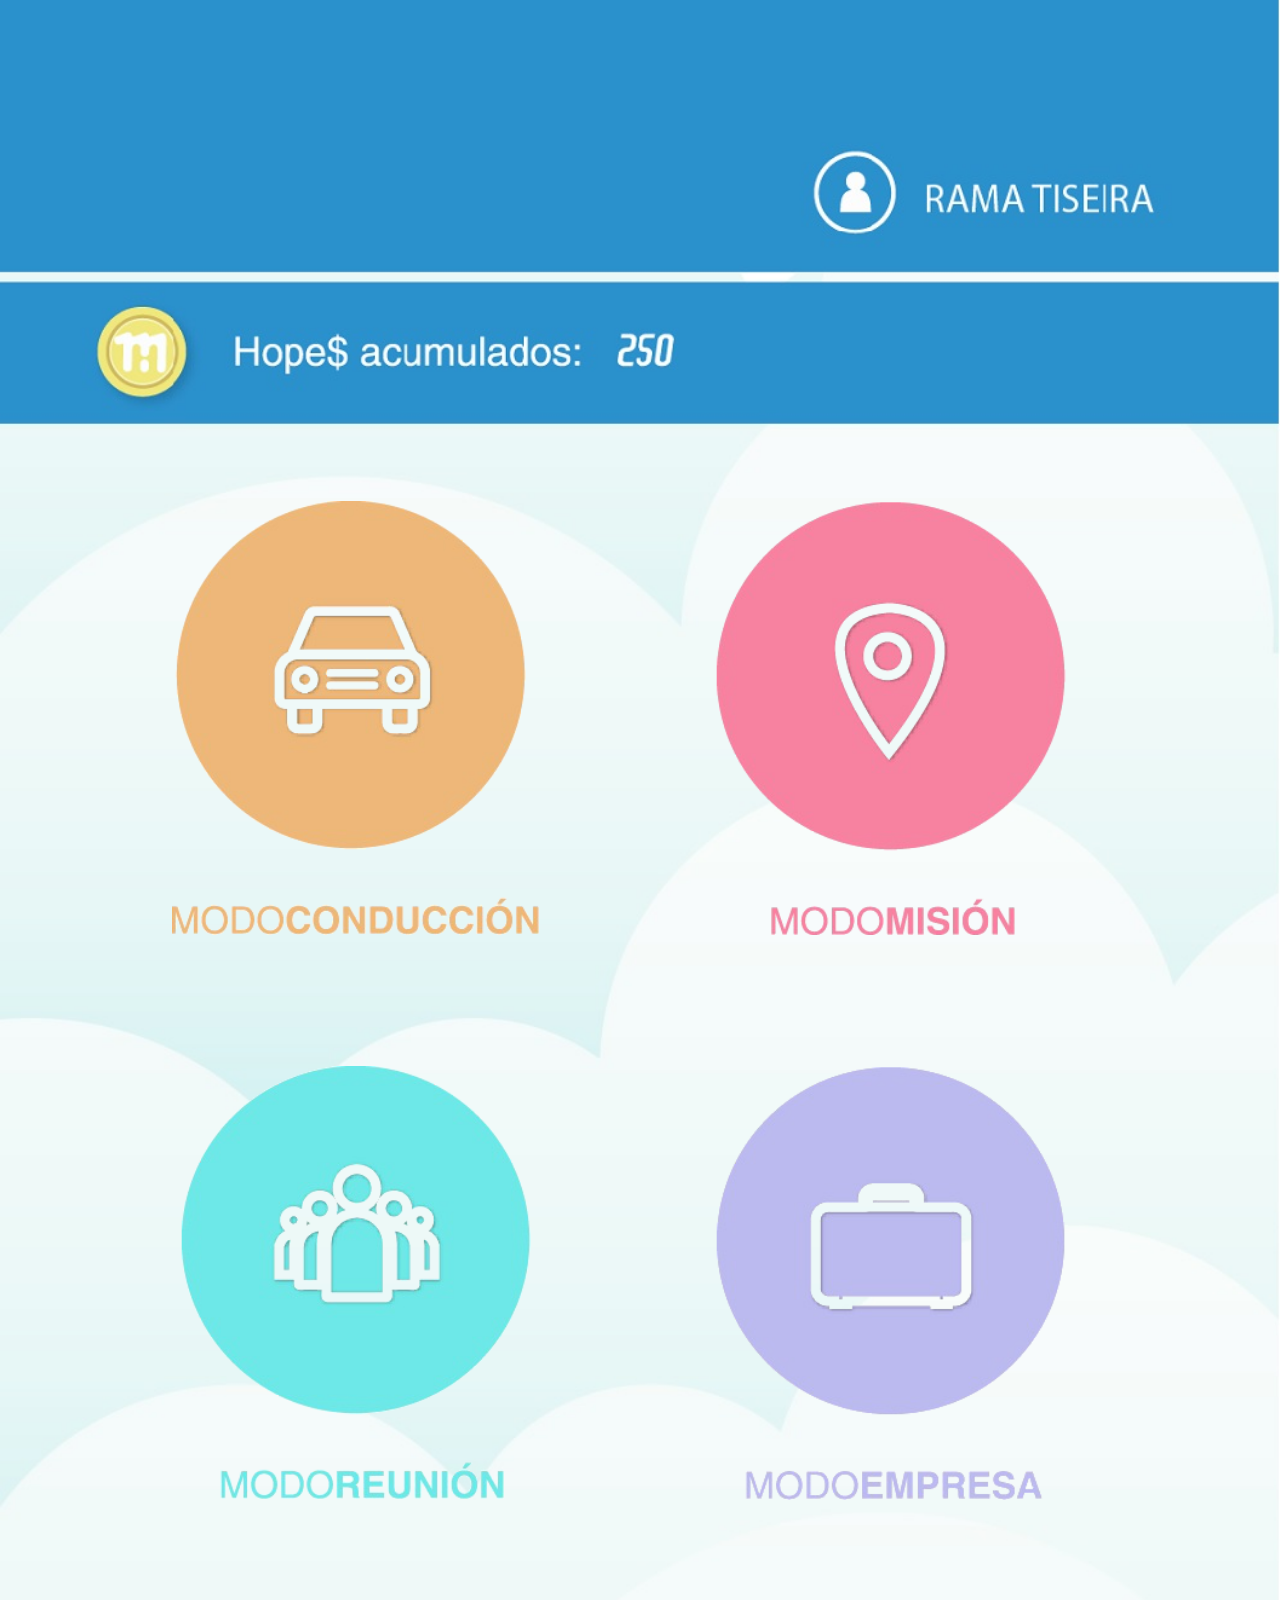
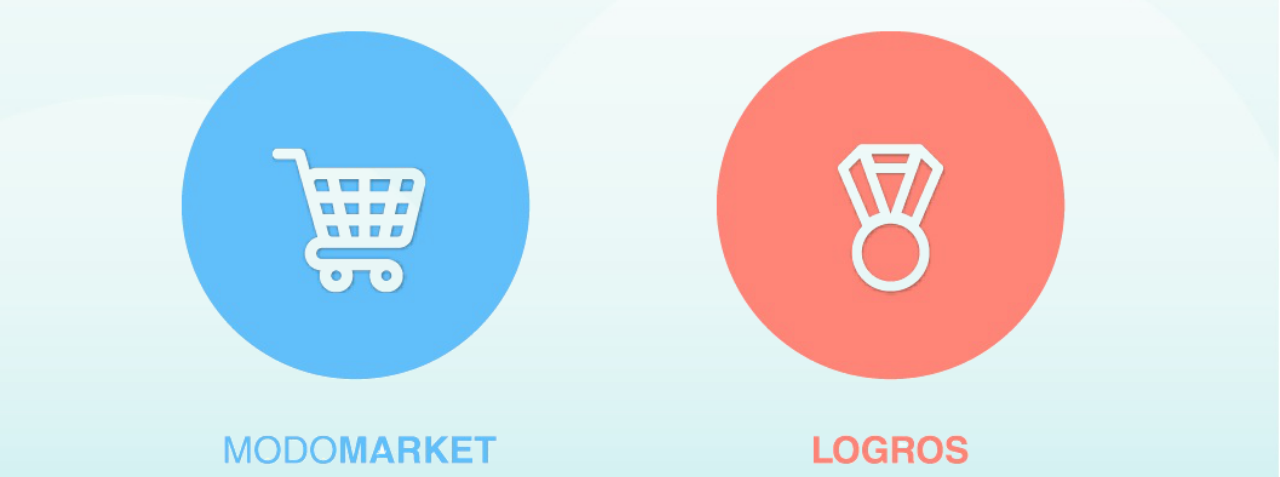
==== menu_principal.html @ 36126133 "first commit" ====
<!DOCTYPE html>

<html>
    <head>
        <title>TODO supply a title</title>
        <meta charset="UTF-8">
        <meta name="viewport" content="width=device-width, initial-scale=1.0">
        
        <link href="css/menu_principal.css" rel="stylesheet" type="text/css"/>
    </head>
    <body>
        <div id="background">
            <a href="modo_conduccion_principal.html?operacion=detenido"><img src="img/6/modoconduccion.png" alt="" class="stretch columnas"/></a>
            <a href="modo_mision_principal.html"><img src="img/6/modomision.png" alt="" class="stretch columnas"/></a>
        </div>
        <div id="background">
            <a href=""><img src="img/6/modoreunion.png" alt="" class="stretch columnas2"/></a>
            <a href=""><img src="img/6/modoempresa.png" alt="" class="stretch columnas2"/></a>
        </div>
        <div id="background">
            <a href="modo_market_principal.html"><img src="img/6/modomarket.png" alt="" class="stretch columnas3"/></a>
            <a href=""><img src="img/6/logros.png" alt="" class="stretch columnas3"/></a>
        </div>
    </body>
</html>
---- css/menu_principal.css ----
/* 
    Created on : 17/12/2017, 18:21:27
    Author     : alberto
*/

/*se utiliza para ajustar el background a la totalidad de la pantalla*/
html {
  background: url("../img/6/6.jpg") no-repeat center top;
  background-attachment: scroll;
  -webkit-background-size: cover;
  -moz-background-size: cover;
  -o-background-size: cover;
  background-size: cover;
}

.background {
    width: 100%; 
    height: 100%; 
    position: fixed; 
    left: 0px; 
    top: 0px; 
}

.stretch {
    width:29%;
    height:28%;
}

.columnas{
    display:inline-block;
    margin-top: 39%;
    padding-left: 13%
}

.columnas2{
    display:inline-block;
    margin-top: 10%;
    padding-left: 13%
}

.columnas3{
    display:inline-block;
    margin-top: 10%;
    padding-left: 13%
}
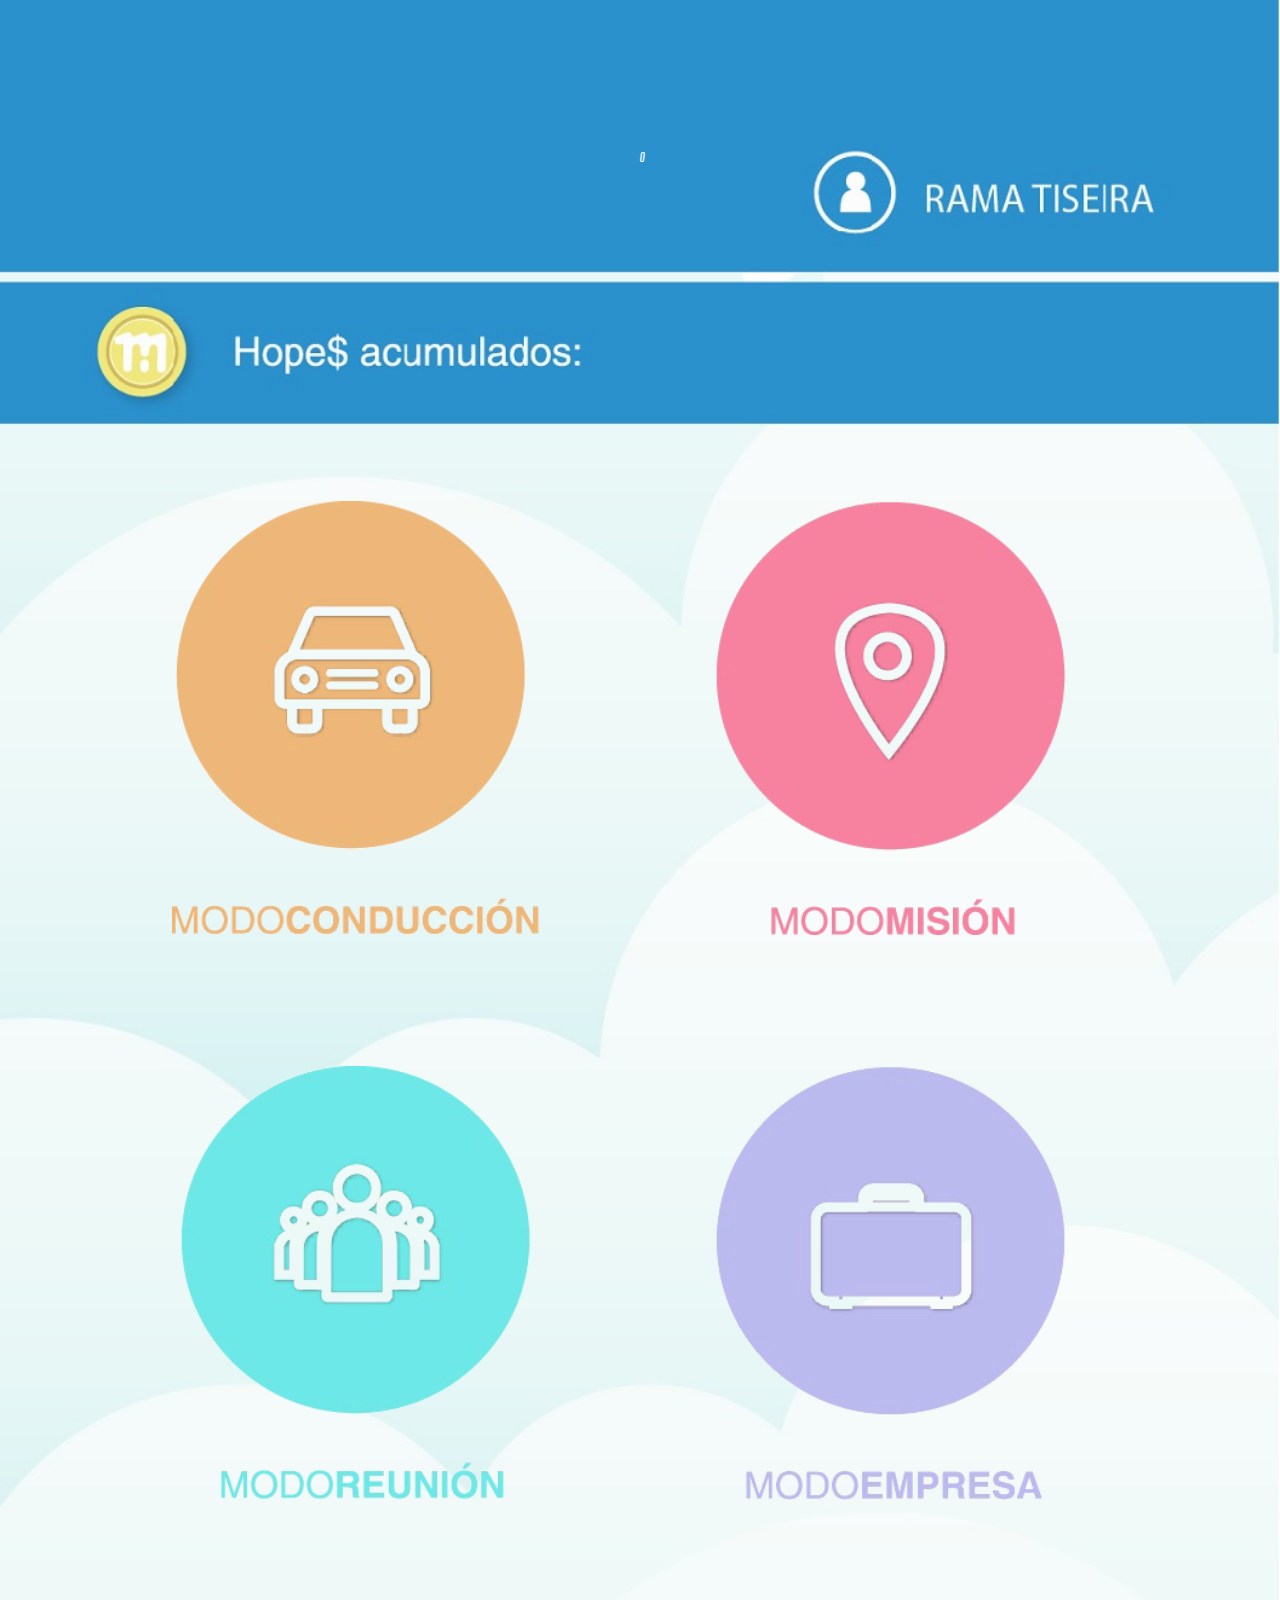
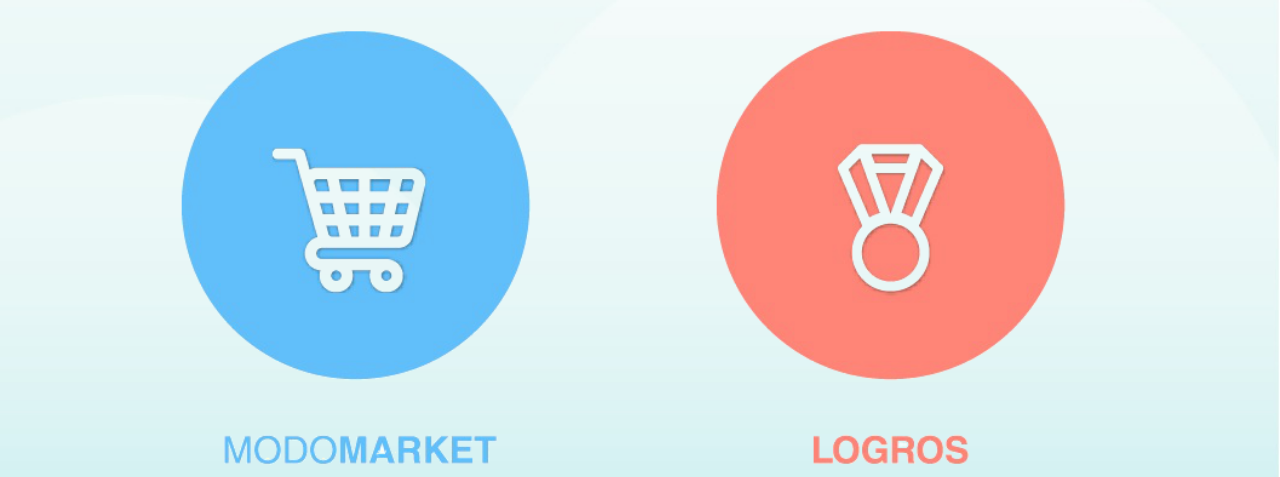
==== commit bbef3f3b: "acumula hopes" ====
--- a/menu_principal.html
+++ b/menu_principal.html
@@ -5,10 +5,19 @@
         <title>TODO supply a title</title>
         <meta charset="UTF-8">
         <meta name="viewport" content="width=device-width, initial-scale=1.0">
+        <script src="js/jquery.js" type="text/javascript"></script>
+        <link href="css/menu_principal.css" rel="stylesheet" type="text/css"/>
+        <script src="js/hopes.js" type="text/javascript"></script>
+        <script src="js/menu_principal.js" type="text/javascript"></script>
         
-        <link href="css/menu_principal.css" rel="stylesheet" type="text/css"/>
+        <script>
+            $(function() {
+                CargarHopes();                
+            });
+        </script>
     </head>
     <body>
+        <div class="contenedor_hopes"><span id="hopes"></span></div>
         <div id="background">
             <a href="modo_conduccion_principal.html?operacion=detenido"><img src="img/6/modoconduccion.png" alt="" class="stretch columnas"/></a>
             <a href="modo_mision_principal.html"><img src="img/6/modomision.png" alt="" class="stretch columnas"/></a>
--- a/css/menu_principal.css
+++ b/css/menu_principal.css
@@ -2,6 +2,7 @@
     Created on : 17/12/2017, 18:21:27
     Author     : alberto
 */
+@import "fuentes/stylesheet.css";
 
 /*se utiliza para ajustar el background a la totalidad de la pantalla*/
 html {
@@ -43,3 +44,12 @@
     margin-top: 10%;
     padding-left: 13%
 }
+
+.contenedor_hopes {
+    position: absolute;
+    top: 17%;
+    left: 50%;
+    color: white;
+    font-family: 'Air Americana';
+    font-size: 12px;
+}